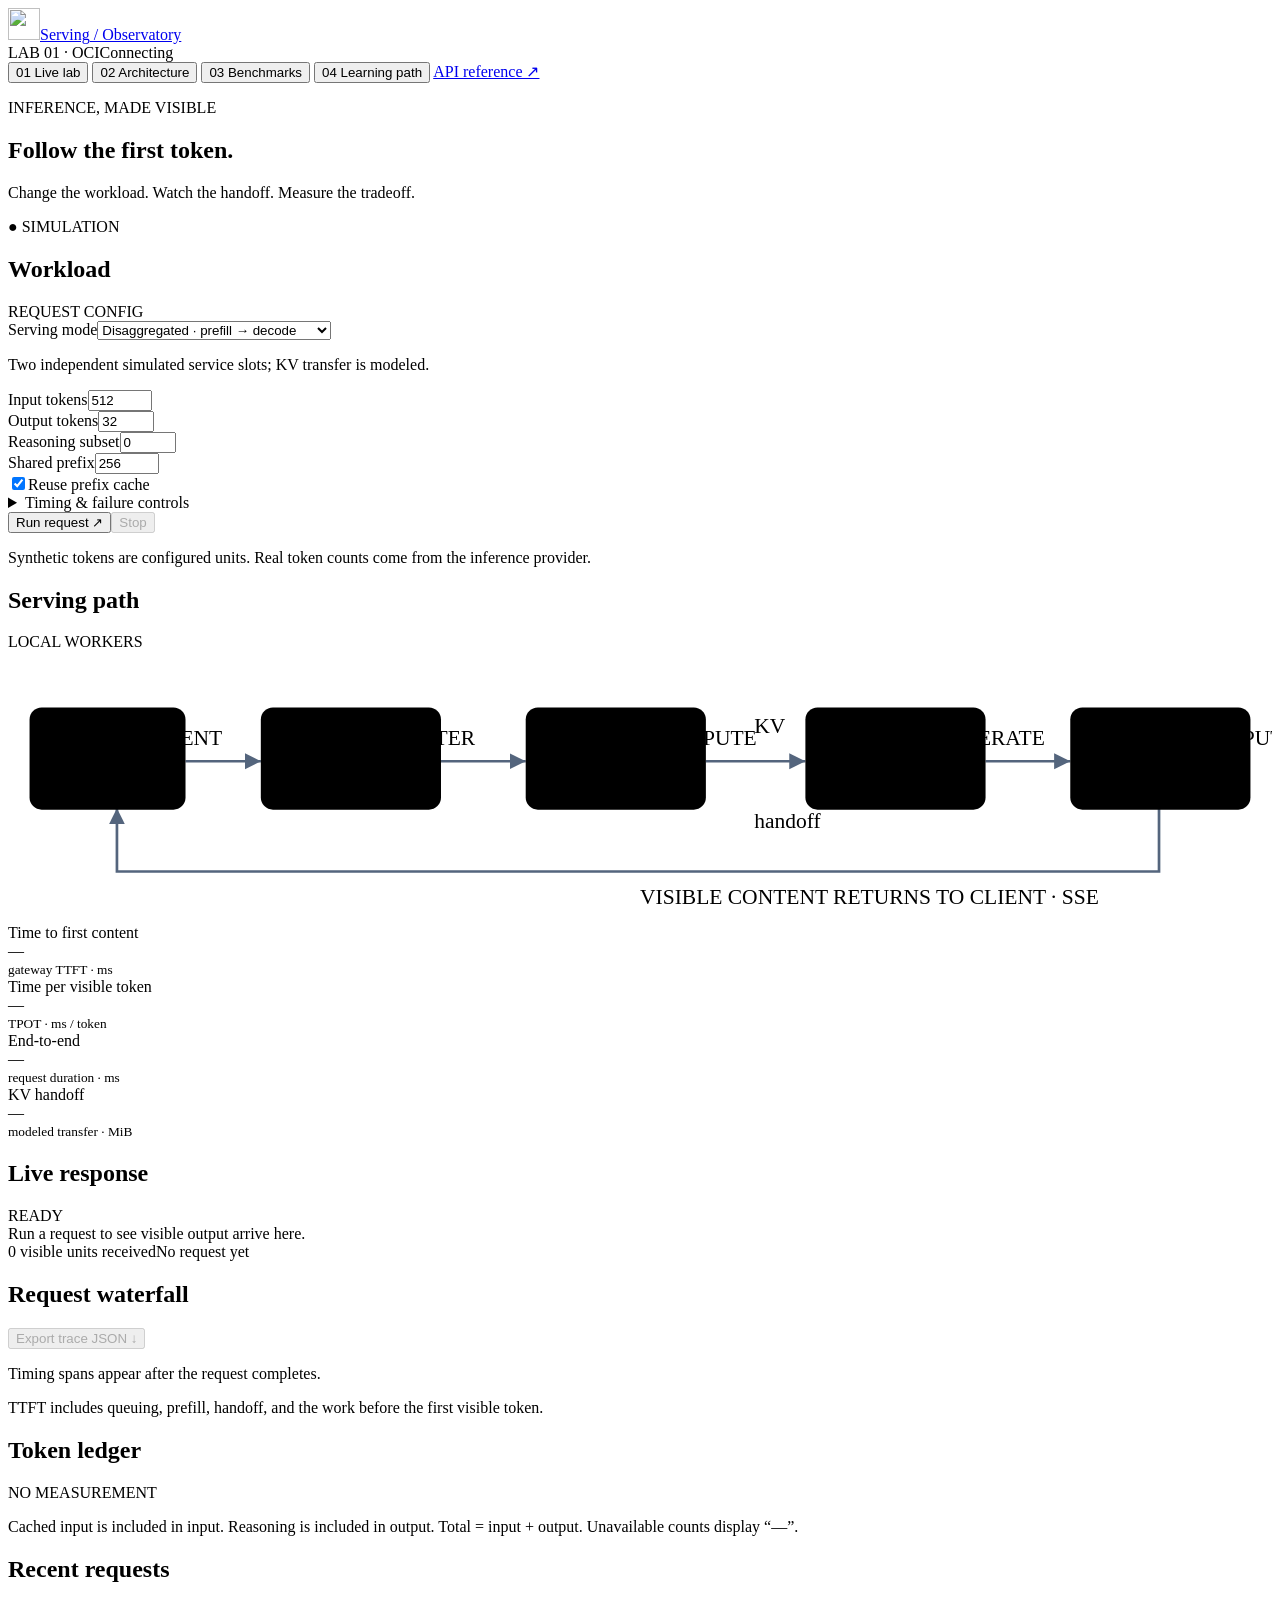
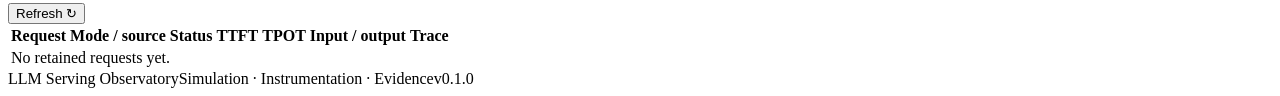
==== observatory/static/index.html @ 253d9e9f "Implement observable LLM serving lab, architecture diagrams, benchmarks and OCI deployment" ====
<!doctype html>
<html lang="en">
<head>
  <meta charset="utf-8"><meta name="viewport" content="width=device-width,initial-scale=1">
  <meta name="description" content="Explore LLM prefill, decode, KV transfer, and token accounting with reproducible experiments.">
  <title>LLM Serving Observatory</title>
  <link rel="icon" href="/static/icon.svg" type="image/svg+xml">
  <link rel="stylesheet" href="/static/style.css">
  <script src="/static/app.js" defer></script>
</head>
<body>
<header class="topbar"><a class="brand" href="/"><img src="/static/icon.svg" alt="" width="32" height="32"><span>Serving<span class="brand-light"> / Observatory</span></span></a><div class="top-right"><span class="version">LAB 01 · OCI</span><span class="pill" id="connection">Connecting</span></div></header>
<div class="shell">
  <nav class="nav" aria-label="Workspace views">
    <button class="nav-item active" data-view="lab" aria-current="page"><span>01</span> Live lab</button>
    <button class="nav-item" data-view="architecture"><span>02</span> Architecture</button>
    <button class="nav-item" data-view="benchmarks"><span>03</span> Benchmarks</button>
    <button class="nav-item" data-view="learn"><span>04</span> Learning path</button>
    <a href="/docs" class="api-link">API reference ↗</a>
  </nav>
  <main>
    <div id="notice" role="status" aria-live="polite" hidden></div>
    <section id="view-lab" class="view">
      <div class="page-heading"><div><p class="eyebrow">INFERENCE, MADE VISIBLE</p><h1>Follow the first token.</h1><p>Change the workload. Watch the handoff. Measure the tradeoff.</p></div><span class="source-badge" id="source-badge">● SIMULATION</span></div>
      <div class="lab-grid">
        <form id="run-form" class="panel controls">
          <div class="panel-heading"><h2>Workload</h2><span class="small-code">REQUEST CONFIG</span></div>
          <label for="mode">Serving mode</label><select id="mode"><option value="disaggregated">Disaggregated · prefill → decode</option><option value="combined">Combined · one worker</option><option value="upstream" disabled>Real inference · configure upstream</option></select>
          <p id="mode-note" class="hint">Two independent simulated service slots; KV transfer is modeled.</p>
          <div class="two-fields"><div><label for="input-tokens">Input tokens</label><input id="input-tokens" type="number" value="512" min="1" max="8192" required></div><div><label for="output-tokens">Output tokens</label><input id="output-tokens" type="number" value="32" min="1" max="256" required></div></div>
          <div class="two-fields"><div><label for="reasoning-tokens">Reasoning subset</label><input id="reasoning-tokens" type="number" value="0" min="0" max="128" required></div><div><label for="prefix-tokens">Shared prefix</label><input id="prefix-tokens" type="number" value="256" min="0" max="8192" required></div></div>
          <label class="check"><input id="cache-enabled" type="checkbox" checked><span>Reuse prefix cache</span></label>
          <details><summary>Timing &amp; failure controls</summary><div class="two-fields"><div><label for="prefill-tps">Prefill tokens/s</label><input id="prefill-tps" type="number" value="4000" min="250" max="100000"></div><div><label for="decode-tps">Decode tokens/s</label><input id="decode-tps" type="number" value="100" min="10" max="1000"></div></div><div class="two-fields"><div><label for="bandwidth">Transfer MB/s</label><input id="bandwidth" type="number" value="1000" min="10" max="100000"></div><div><label for="transfer-latency">Setup latency, ms</label><input id="transfer-latency" type="number" value="3" min="0" max="500"></div></div><label for="fault">Fault injection</label><select id="fault"><option value="none">None</option><option value="transfer_failure">Fail KV handoff</option></select></details>
          <div id="prompt-control" hidden><label for="prompt">Prompt for real inference</label><textarea id="prompt" rows="4" maxlength="32000">Explain why long prompts affect TTFT and how KV caching helps.</textarea><label for="prompt-file">Load a UTF-8 prompt</label><input id="prompt-file" type="file" accept=".txt,.md"></div>
          <div id="auth-control" hidden><label for="api-key">Lab API key</label><input id="api-key" type="password" autocomplete="off" placeholder="Kept in this page only"></div>
          <div class="button-row"><button class="primary" type="submit" id="run-button">Run request <span>↗</span></button><button id="stop-button" class="secondary" type="button" disabled>Stop</button></div>
          <p class="hint">Synthetic tokens are configured units. Real token counts come from the inference provider.</p>
        </form>
        <div class="lab-results">
          <section class="panel topology"><div class="panel-heading"><h2>Serving path</h2><span class="small-code" id="worker-kind">LOCAL WORKERS</span></div>
            <svg id="live-flow" viewBox="0 0 940 200" role="img" aria-label="Client to gateway to prefill, KV transfer, decode and streaming response">
              <defs><marker id="arrow" markerWidth="8" markerHeight="8" refX="6" refY="3" orient="auto"><path d="M0,0 L6,3 L0,6" fill="#54657d"/></marker></defs>
              <g class="flow-links" stroke="#54657d" stroke-width="2" fill="none" marker-end="url(#arrow)"><path d="M132 82H188"/><path d="M322 82H385"/><path d="M519 82H593"/><path d="M727 82H790"/><path d="M856 117V164H81V117"/></g>
              <g class="flow-node"><rect x="16" y="42" width="116" height="76" rx="9"/><text x="74" y="70" class="node-kicker">01 / CLIENT</text><text x="74" y="96">Request</text></g>
              <g class="flow-node"><rect x="188" y="42" width="134" height="76" rx="9"/><text x="255" y="70" class="node-kicker">02 / ROUTER</text><text x="255" y="96">Gateway</text></g>
              <g class="flow-node prefill"><rect x="385" y="42" width="134" height="76" rx="9"/><text x="452" y="70" class="node-kicker">03 / COMPUTE</text><text x="452" y="96" id="p-label">Prefill</text></g>
              <text x="555" y="61" class="link-label">KV</text><text x="555" y="132" class="link-label" id="kv-flow-label">handoff</text>
              <g class="flow-node decode"><rect x="593" y="42" width="134" height="76" rx="9"/><text x="660" y="70" class="node-kicker">04 / GENERATE</text><text x="660" y="96">Decode</text></g>
              <g class="flow-node"><rect x="790" y="42" width="134" height="76" rx="9"/><text x="857" y="70" class="node-kicker">05 / OUTPUT</text><text x="857" y="96">Stream</text></g>
              <text x="470" y="188" class="link-label">VISIBLE CONTENT RETURNS TO CLIENT · SSE</text>
            </svg>
          </section>
          <div class="stats"><article class="stat"><span>Time to first content</span><div id="stat-ttft">—</div><small>gateway TTFT · ms</small></article><article class="stat"><span>Time per visible token</span><div id="stat-tpot">—</div><small>TPOT · ms / token</small></article><article class="stat"><span>End-to-end</span><div id="stat-e2e">—</div><small>request duration · ms</small></article><article class="stat"><span>KV handoff</span><div id="stat-kv">—</div><small id="kv-stat-unit">modeled transfer · MiB</small></article></div>
          <section class="panel output"><div class="panel-heading"><h2>Live response</h2><span class="small-code" id="run-state">READY</span></div><div id="response-text" class="response-text" aria-label="Streaming response">Run a request to see visible output arrive here.</div><div class="output-footer"><span id="token-progress">0 visible units received</span><span id="request-id">No request yet</span></div></section>
          <section class="panel"><div class="panel-heading"><h2>Request waterfall</h2><button type="button" class="text-button" id="export-record" disabled>Export trace JSON ↓</button></div><div id="waterfall" class="waterfall"><p class="empty">Timing spans appear after the request completes.</p></div><p class="hint" id="measurement-note">TTFT includes queuing, prefill, handoff, and the work before the first visible token.</p></section>
        </div>
      </div>
      <section class="panel token-panel"><div class="panel-heading"><h2>Token ledger</h2><span class="small-code" id="token-provenance">NO MEASUREMENT</span></div><div id="token-ledger" class="token-ledger"></div><p class="hint">Cached input is included in input. Reasoning is included in output. Total = input + output. Unavailable counts display “—”.</p></section>
      <section class="panel history-panel"><div class="panel-heading"><h2>Recent requests</h2><button type="button" class="text-button" id="refresh-history">Refresh ↻</button></div><div class="table-scroll"><table><thead><tr><th>Request</th><th>Mode / source</th><th>Status</th><th>TTFT</th><th>TPOT</th><th>Input / output</th><th>Trace</th></tr></thead><tbody id="history"><tr><td colspan="7" class="empty">No retained requests yet.</td></tr></tbody></table></div></section>
    </section>
    <section id="view-architecture" class="view" hidden><div class="page-heading"><div><p class="eyebrow">SYSTEM MAP</p><h1>One request. Every handoff.</h1><p>Implementation boundaries, data paths, and the route from CPU learning to GPU serving.</p></div></div><div class="diagram-toolbar"><a href="/static/architecture.svg" target="_blank" rel="noopener">Open architecture at full size ↗</a><a href="/static/architecture.svg" download>Download SVG ↓</a></div><div class="panel diagram"><img src="/static/architecture.svg" alt="Detailed architecture: clients enter the FastAPI gateway, which routes to combined simulator, separate simulated workers, or a configured real inference server. Metrics go to Prometheus and Grafana, traces to OpenTelemetry and Tempo, records to SQLite and optional OCI exports."></div><div class="diagram-toolbar"><a href="/static/request-flow.svg" target="_blank" rel="noopener">Open request lifecycle ↗</a><a href="/static/request-flow.svg" download>Download SVG ↓</a></div><div class="panel diagram"><img src="/static/request-flow.svg" alt="Request lifecycle and measurement boundaries: admission, queue, prefix lookup, prefill, KV handoff, reasoning, visible decode, final usage and persisted trace. TTFT ends at first visible output; TPOT spans first to last visible token."></div></section>
    <section id="view-benchmarks" class="view" hidden><div class="page-heading"><div><p class="eyebrow">CONTROLLED EXPERIMENTS</p><h1>Make the tradeoff measurable.</h1><p>Compare the same workload, inspect percentiles, and export every observation.</p></div></div><div class="benchmark-grid"><form id="benchmark-form" class="panel controls"><h2>Experiment</h2><label for="preset">Workload preset</label><select id="preset"><option value="short">Short chat · 128 → 32</option><option value="long">Long context · 4096 → 32</option><option value="generation">Generation heavy · 128 → 128</option><option value="prefix">Shared prefix · 2048 → 32</option></select><div class="two-fields"><div><label for="bench-requests">Requests / mode</label><input id="bench-requests" type="number" min="1" max="64" value="8" required></div><div><label for="concurrency">Concurrency</label><input id="concurrency" type="number" min="1" max="8" value="2" required></div></div><label for="warmup">Warmup requests / mode</label><input id="warmup" type="number" min="0" max="3" value="1" required><p class="hint">Warmups are excluded. Timing and cache settings come from Live lab. Combined has one service slot; disaggregated has two independent slots. These are not equal-cost GPU resources.</p><button class="primary" id="benchmark-button" type="submit">Compare serving modes ↗</button><p id="benchmark-progress" role="status">No experiment running.</p></form><div><section class="panel"><div class="panel-heading"><h2>Comparison</h2><button class="text-button" id="export-benchmark" disabled>Export experiment ↓</button></div><div id="comparison" class="comparison"><p class="empty">Run an experiment to compare TTFT, TPOT, goodput, and output throughput.</p></div></section><section class="panel methodology"><h2>Read the result honestly</h2><p>These are wall-clock measurements of a queue and timing simulator. More service slots can increase throughput independently of disaggregation.</p><p>For GPU conclusions, use the supplied vLLM recipe, compare equal total GPUs, record engine versions and network topology, and repeat both cold- and warm-cache runs.</p><p>Upstream stream chunks may contain several tokens. Chunk gaps are not token-level ITL. Unknown reasoning counts keep visible TPOT unavailable.</p></section></div></div></section>
    <section id="view-learn" class="view" hidden><div class="page-heading"><div><p class="eyebrow">FROM TOKENS TO SYSTEMS</p><h1>Your learning path.</h1><p>Each step connects a concept to an experiment you can run.</p></div></div><div id="learning-path" class="learning-path"></div></section>
    <footer><span>LLM Serving Observatory</span><span>Simulation · Instrumentation · Evidence</span><span>v0.1.0</span></footer>
  </main>
</div>
</body>
</html>
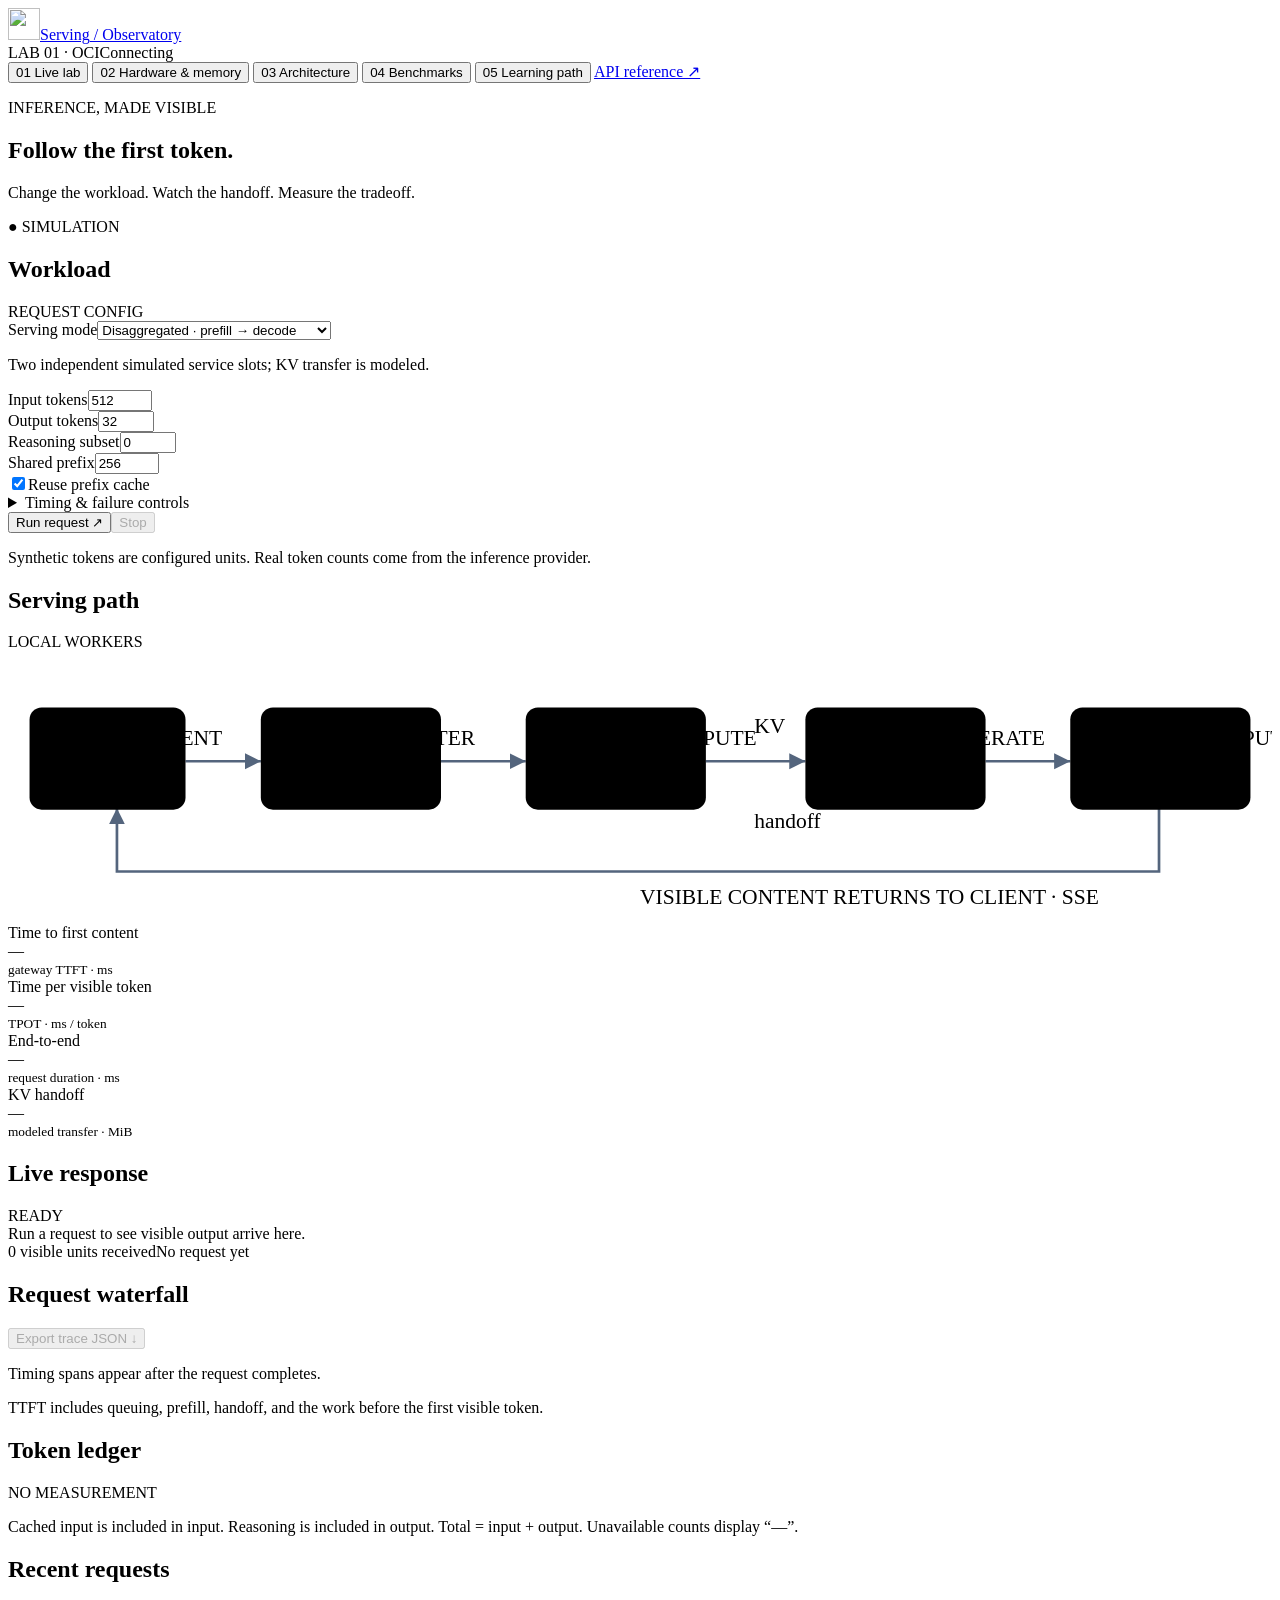
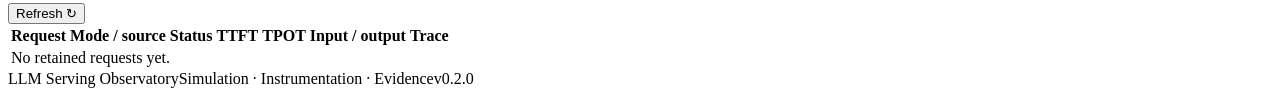
==== commit a96224b4: "Add hardware memory lab, measured resource telemetry and portfolio experiments" ====
--- a/observatory/static/index.html
+++ b/observatory/static/index.html
@@ -6,16 +6,19 @@
   <title>LLM Serving Observatory</title>
   <link rel="icon" href="/static/icon.svg" type="image/svg+xml">
   <link rel="stylesheet" href="/static/style.css">
+  <link rel="stylesheet" href="/static/hardware.css">
   <script src="/static/app.js" defer></script>
+  <script src="/static/hardware.js" defer></script>
 </head>
 <body>
 <header class="topbar"><a class="brand" href="/"><img src="/static/icon.svg" alt="" width="32" height="32"><span>Serving<span class="brand-light"> / Observatory</span></span></a><div class="top-right"><span class="version">LAB 01 · OCI</span><span class="pill" id="connection">Connecting</span></div></header>
 <div class="shell">
   <nav class="nav" aria-label="Workspace views">
     <button class="nav-item active" data-view="lab" aria-current="page"><span>01</span> Live lab</button>
-    <button class="nav-item" data-view="architecture"><span>02</span> Architecture</button>
-    <button class="nav-item" data-view="benchmarks"><span>03</span> Benchmarks</button>
-    <button class="nav-item" data-view="learn"><span>04</span> Learning path</button>
+    <button class="nav-item" data-view="hardware"><span>02</span> Hardware &amp; memory</button>
+    <button class="nav-item" data-view="architecture"><span>03</span> Architecture</button>
+    <button class="nav-item" data-view="benchmarks"><span>04</span> Benchmarks</button>
+    <button class="nav-item" data-view="learn"><span>05</span> Learning path</button>
     <a href="/docs" class="api-link">API reference ↗</a>
   </nav>
   <main>
@@ -61,7 +64,47 @@
     <section id="view-architecture" class="view" hidden><div class="page-heading"><div><p class="eyebrow">SYSTEM MAP</p><h1>One request. Every handoff.</h1><p>Implementation boundaries, data paths, and the route from CPU learning to GPU serving.</p></div></div><div class="diagram-toolbar"><a href="/static/architecture.svg" target="_blank" rel="noopener">Open architecture at full size ↗</a><a href="/static/architecture.svg" download>Download SVG ↓</a></div><div class="panel diagram"><img src="/static/architecture.svg" alt="Detailed architecture: clients enter the FastAPI gateway, which routes to combined simulator, separate simulated workers, or a configured real inference server. Metrics go to Prometheus and Grafana, traces to OpenTelemetry and Tempo, records to SQLite and optional OCI exports."></div><div class="diagram-toolbar"><a href="/static/request-flow.svg" target="_blank" rel="noopener">Open request lifecycle ↗</a><a href="/static/request-flow.svg" download>Download SVG ↓</a></div><div class="panel diagram"><img src="/static/request-flow.svg" alt="Request lifecycle and measurement boundaries: admission, queue, prefix lookup, prefill, KV handoff, reasoning, visible decode, final usage and persisted trace. TTFT ends at first visible output; TPOT spans first to last visible token."></div></section>
     <section id="view-benchmarks" class="view" hidden><div class="page-heading"><div><p class="eyebrow">CONTROLLED EXPERIMENTS</p><h1>Make the tradeoff measurable.</h1><p>Compare the same workload, inspect percentiles, and export every observation.</p></div></div><div class="benchmark-grid"><form id="benchmark-form" class="panel controls"><h2>Experiment</h2><label for="preset">Workload preset</label><select id="preset"><option value="short">Short chat · 128 → 32</option><option value="long">Long context · 4096 → 32</option><option value="generation">Generation heavy · 128 → 128</option><option value="prefix">Shared prefix · 2048 → 32</option></select><div class="two-fields"><div><label for="bench-requests">Requests / mode</label><input id="bench-requests" type="number" min="1" max="64" value="8" required></div><div><label for="concurrency">Concurrency</label><input id="concurrency" type="number" min="1" max="8" value="2" required></div></div><label for="warmup">Warmup requests / mode</label><input id="warmup" type="number" min="0" max="3" value="1" required><p class="hint">Warmups are excluded. Timing and cache settings come from Live lab. Combined has one service slot; disaggregated has two independent slots. These are not equal-cost GPU resources.</p><button class="primary" id="benchmark-button" type="submit">Compare serving modes ↗</button><p id="benchmark-progress" role="status">No experiment running.</p></form><div><section class="panel"><div class="panel-heading"><h2>Comparison</h2><button class="text-button" id="export-benchmark" disabled>Export experiment ↓</button></div><div id="comparison" class="comparison"><p class="empty">Run an experiment to compare TTFT, TPOT, goodput, and output throughput.</p></div></section><section class="panel methodology"><h2>Read the result honestly</h2><p>These are wall-clock measurements of a queue and timing simulator. More service slots can increase throughput independently of disaggregation.</p><p>For GPU conclusions, use the supplied vLLM recipe, compare equal total GPUs, record engine versions and network topology, and repeat both cold- and warm-cache runs.</p><p>Upstream stream chunks may contain several tokens. Chunk gaps are not token-level ITL. Unknown reasoning counts keep visible TPOT unavailable.</p></section></div></div></section>
     <section id="view-learn" class="view" hidden><div class="page-heading"><div><p class="eyebrow">FROM TOKENS TO SYSTEMS</p><h1>Your learning path.</h1><p>Each step connects a concept to an experiment you can run.</p></div></div><div id="learning-path" class="learning-path"></div></section>
-    <footer><span>LLM Serving Observatory</span><span>Simulation · Instrumentation · Evidence</span><span>v0.1.0</span></footer>
+    <section id="view-hardware" class="view" hidden>
+      <div class="page-heading"><div><p class="eyebrow">CAPACITY ≠ BANDWIDTH ≠ COMPUTE</p><h1>Where do the tokens live?</h1><p>Explore a hypothetical GPU, then inspect the CPU service actually running this lab.</p></div><span class="source-badge">ANALYTICAL MODEL</span></div>
+      <div class="hardware-intro"><p><strong>HBM is fast GPU memory.</strong> It holds weights, KV cache, and temporary work. The CPU coordinates serving; system RAM is a different memory pool. Not every GPU uses HBM.</p><p>These controls do not allocate GPU memory or alter Live lab timings. They are a separate, single-device dense-model calculator—not a hardware benchmark.</p></div>
+      <div class="hardware-grid">
+        <form id="hardware-form" class="panel controls">
+          <h2>Build a memory budget</h2><p class="hint">Hypothetical 8B / GQA model. Change one variable at a time.</p>
+          <div id="hardware-fields" class="two-fields"></div>
+          <details><summary>Model geometry &amp; memory overhead</summary><div id="hardware-geometry" class="two-fields"></div></details>
+          <details><summary>Compute, HBM &amp; network assumptions</summary><div id="hardware-performance" class="two-fields"></div></details>
+          <button type="submit" class="primary">Calculate budget ↗</button>
+          <p id="hardware-error" class="hardware-error" role="alert" hidden></p>
+          <p class="hint">Capacity uses GiB (2³⁰ bytes). Bandwidth uses GB/s (10⁹ bytes/s). Output includes any reasoning tokens.</p>
+        </form>
+        <div class="hardware-results">
+          <section class="panel"><div class="panel-heading"><h2>Device memory budget</h2><span id="hardware-fit" class="small-code">CALCULATING</span></div>
+            <div class="memory-total"><strong id="hardware-required">—</strong><span id="hardware-capacity">estimated allocation + reserve</span></div>
+            <div id="hardware-budget-bar" class="memory-stack" role="img" aria-label="Memory budget"></div><div id="hardware-legend" class="memory-legend"></div>
+            <p id="hardware-headroom" class="hardware-verdict" aria-live="polite"></p>
+            <p class="hint">Reserved headroom is a planning allowance, not an allocation. “Fits” is not a guarantee against real out-of-memory errors.</p>
+          </section>
+          <section class="panel"><div class="panel-heading"><h2>What could limit generation?</h2><span class="small-code">OPTIMISTIC BOUNDS</span></div>
+            <div id="hardware-bounds" class="bound-grid"></div><p id="hardware-bound-note" class="hint"></p>
+            <div class="transfer-detail"><span>Separate network: prompt KV handoff / request</span><strong id="hardware-transfer">—</strong></div>
+            <p class="hint">HBM bandwidth moves data inside a GPU. Link bandwidth moves KV between workers. These are different paths; neither value is a measured request latency.</p>
+          </section>
+          <section class="panel"><div class="panel-heading"><h2>Longer prompts, larger KV cache</h2><span class="small-code">SAME OUTPUT &amp; CONCURRENCY</span></div><div id="hardware-sweep" class="context-sweep" role="img" aria-label="Estimated memory versus input token count"></div><p class="hint">Bar = required GiB including reserve. Marker = device capacity. Values past it exceed the selected budget.</p></section>
+        </div>
+      </div>
+      <section class="panel hardware-section"><div class="panel-heading"><h2>Run a portfolio experiment</h2><div class="hardware-actions"><button id="hardware-pin" type="button" class="text-button" disabled>Save baseline</button><button id="hardware-export" type="button" class="text-button" disabled>Export comparison JSON ↓</button></div></div>
+        <div class="experiment-buttons"><button type="button" class="secondary" data-hardware-preset="baseline">1 · Baseline</button><button type="button" class="secondary" data-hardware-preset="context">2 · Long context</button><button type="button" class="secondary" data-hardware-preset="quantize">3 · 4-bit weights</button><button type="button" class="secondary" data-hardware-preset="bandwidth">4 · Slower HBM path</button></div>
+        <p id="hardware-experiment-note" class="hint">Calculate and save a baseline, change one control, then export both configurations and assumptions. Presets reset all fields for a reproducible comparison.</p><div id="hardware-comparison" class="table-scroll"></div>
+      </section>
+      <section class="panel hardware-section"><div class="panel-heading"><h2>The machine running this lab</h2><span id="resource-status" class="small-code">MEASURED · GATEWAY PROCESS</span></div>
+        <div class="resource-grid"><article><span>Process CPU</span><strong id="resource-cpu">—</strong><small>cores consumed; 1.0 = one full core</small></article><article><span>Process resident RAM</span><strong id="resource-rss">—</strong><small>RSS, not GPU memory</small></article><article><span>Host-visible RAM available</span><strong id="resource-host">—</strong><small>not the container's allowance</small></article><article><span>Container memory</span><strong id="resource-container">—</strong><small>current / limit, cgroup v2 if available</small></article></div>
+        <p id="resource-note" class="hint" aria-live="polite">Measured every two seconds. First CPU interval is unavailable. GPU telemetry requires an external exporter.</p>
+        <p class="hint">The simulator waits to imitate compute, so its real CPU usage can stay low while modeled GPU demand is high. Grafana shows all three services, CPU throttling, and optional real GPU counters. Measurements are process/device aggregates, not per-request attribution.</p>
+      </section>
+      <section class="panel hardware-section"><div class="panel-heading"><h2>From request to silicon</h2><a href="/static/hardware-flow.svg" target="_blank" rel="noopener">Full-size diagram ↗</a></div><div class="diagram"><img src="/static/hardware-flow.svg" alt="CPU request orchestration uses host RAM. GPU compute reads model weights and KV cache from HBM. A separate interconnect transfers KV from prefill to decode. Process metrics, DCGM and engine metrics flow to Grafana with distinct provenance."></div></section>
+      <details class="hardware-assumptions"><summary>Read the model assumptions before presenting results</summary><ul id="hardware-assumptions"></ul><p><a href="https://github.com/sivalinb/llm-serving-observatory/blob/main/docs/hardware-memory.md" target="_blank" rel="noopener">Formula reference</a> · <a href="https://github.com/sivalinb/llm-serving-observatory/blob/main/docs/portfolio-walkthrough.md" target="_blank" rel="noopener">Portfolio demo script</a></p></details>
+    </section>
+    <footer><span>LLM Serving Observatory</span><span>Simulation · Instrumentation · Evidence</span><span>v0.2.0</span></footer>
   </main>
 </div>
 </body>
